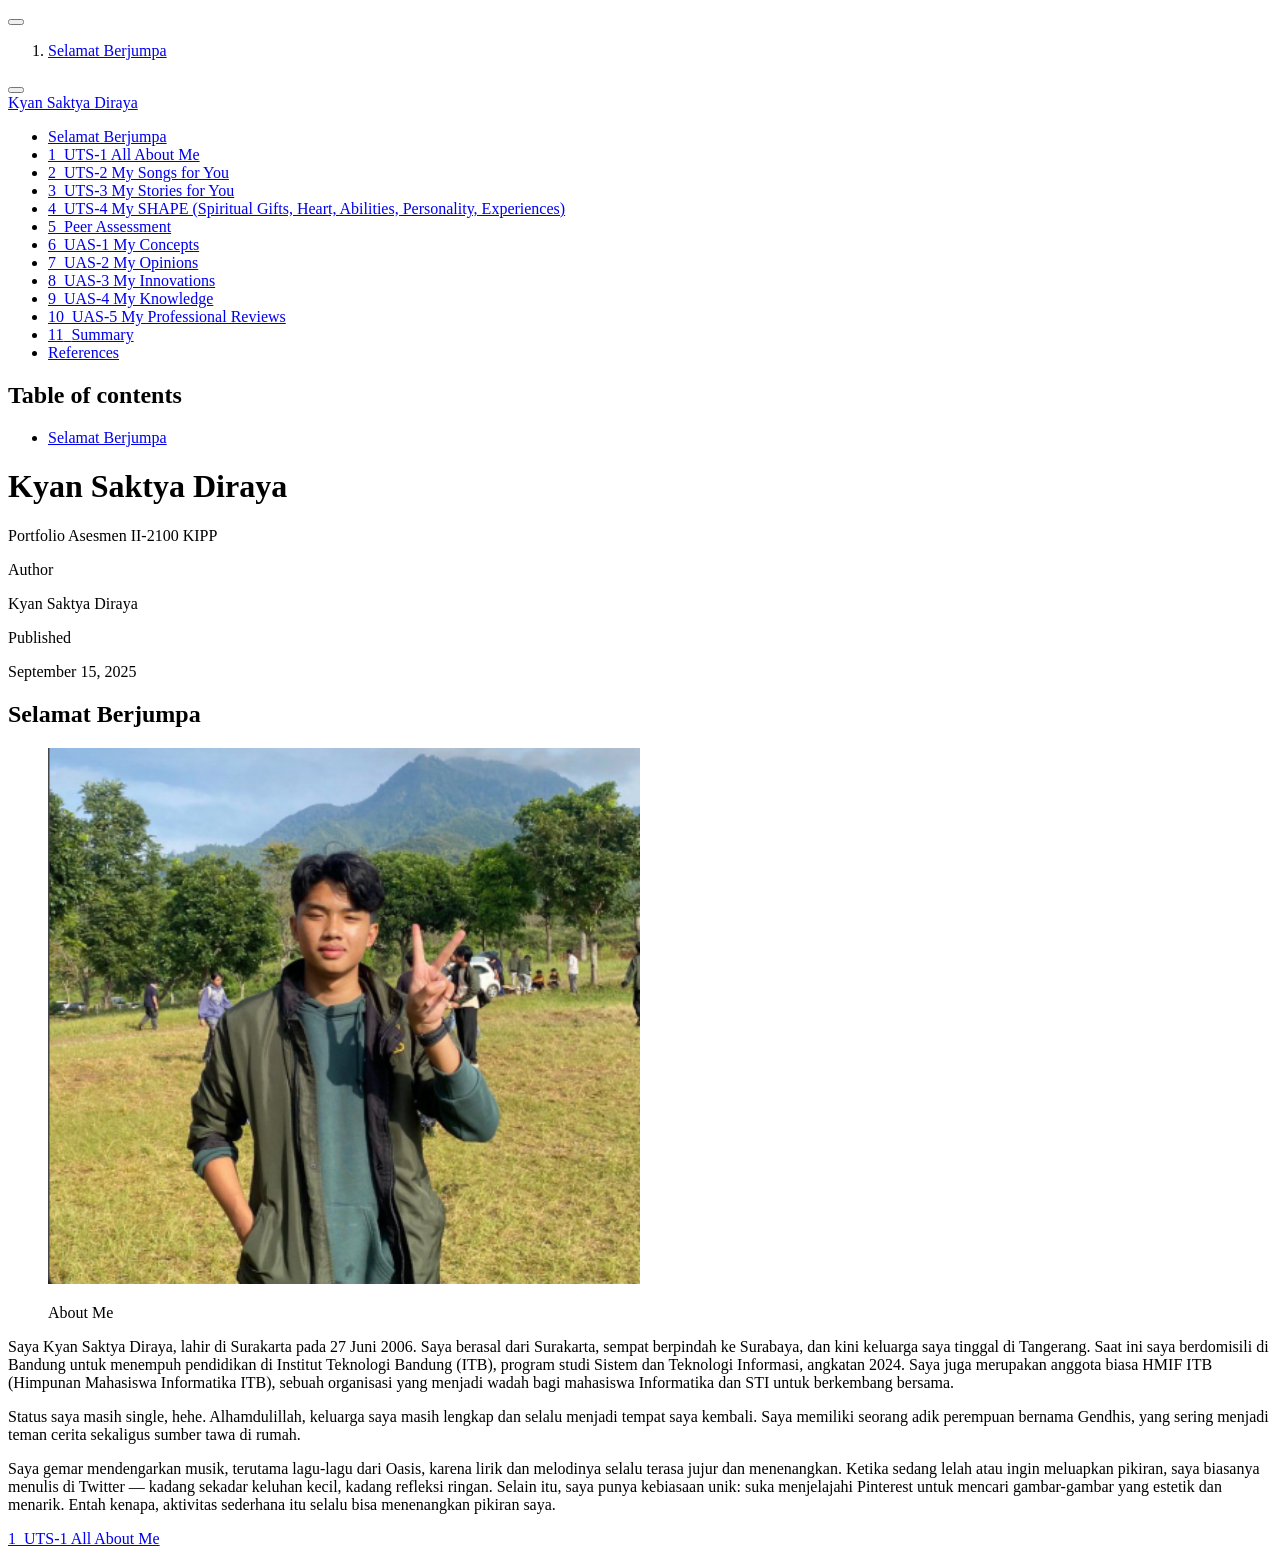
==== docs/index.html @ 676ab8a8 "Update UAS content with EduBridge masterpiece theme and new profile photo" ====
<!DOCTYPE html>
<html xmlns="http://www.w3.org/1999/xhtml" lang="en" xml:lang="en"><head>

<meta charset="utf-8">
<meta name="generator" content="quarto-1.8.25">

<meta name="viewport" content="width=device-width, initial-scale=1.0, user-scalable=yes">

<meta name="author" content="Kyan Saktya Diraya">
<meta name="dcterms.date" content="2025-09-15">

<title>Kyan Saktya Diraya</title>
<style>
code{white-space: pre-wrap;}
span.smallcaps{font-variant: small-caps;}
div.columns{display: flex; gap: min(4vw, 1.5em);}
div.column{flex: auto; overflow-x: auto;}
div.hanging-indent{margin-left: 1.5em; text-indent: -1.5em;}
ul.task-list{list-style: none;}
ul.task-list li input[type="checkbox"] {
  width: 0.8em;
  margin: 0 0.8em 0.2em -1em; /* quarto-specific, see https://github.com/quarto-dev/quarto-cli/issues/4556 */ 
  vertical-align: middle;
}
</style>


<script src="site_libs/quarto-nav/quarto-nav.js"></script>
<script src="site_libs/quarto-nav/headroom.min.js"></script>
<script src="site_libs/clipboard/clipboard.min.js"></script>
<script src="site_libs/quarto-search/autocomplete.umd.js"></script>
<script src="site_libs/quarto-search/fuse.min.js"></script>
<script src="site_libs/quarto-search/quarto-search.js"></script>
<meta name="quarto:offset" content="./">
<link href="./All_About_me/index.html" rel="next">
<script src="site_libs/quarto-html/quarto.js" type="module"></script>
<script src="site_libs/quarto-html/tabsets/tabsets.js" type="module"></script>
<script src="site_libs/quarto-html/axe/axe-check.js" type="module"></script>
<script src="site_libs/quarto-html/popper.min.js"></script>
<script src="site_libs/quarto-html/tippy.umd.min.js"></script>
<script src="site_libs/quarto-html/anchor.min.js"></script>
<link href="site_libs/quarto-html/tippy.css" rel="stylesheet">
<link href="site_libs/quarto-html/quarto-syntax-highlighting-7b89279ff1a6dce999919e0e67d4d9ec.css" rel="stylesheet" id="quarto-text-highlighting-styles">
<script src="site_libs/bootstrap/bootstrap.min.js"></script>
<link href="site_libs/bootstrap/bootstrap-icons.css" rel="stylesheet">
<link href="site_libs/bootstrap/bootstrap-70a47bd5681a7291082a5b9f83d58762.min.css" rel="stylesheet" append-hash="true" id="quarto-bootstrap" data-mode="light">
<script id="quarto-search-options" type="application/json">{
  "location": "sidebar",
  "copy-button": false,
  "collapse-after": 3,
  "panel-placement": "start",
  "type": "textbox",
  "limit": 50,
  "keyboard-shortcut": [
    "f",
    "/",
    "s"
  ],
  "show-item-context": false,
  "language": {
    "search-no-results-text": "No results",
    "search-matching-documents-text": "matching documents",
    "search-copy-link-title": "Copy link to search",
    "search-hide-matches-text": "Hide additional matches",
    "search-more-match-text": "more match in this document",
    "search-more-matches-text": "more matches in this document",
    "search-clear-button-title": "Clear",
    "search-text-placeholder": "",
    "search-detached-cancel-button-title": "Cancel",
    "search-submit-button-title": "Submit",
    "search-label": "Search"
  }
}</script>


</head>

<body class="nav-sidebar floating quarto-light">

<div id="quarto-search-results"></div>
  <header id="quarto-header" class="headroom fixed-top">
  <nav class="quarto-secondary-nav">
    <div class="container-fluid d-flex">
      <button type="button" class="quarto-btn-toggle btn" data-bs-toggle="collapse" role="button" data-bs-target=".quarto-sidebar-collapse-item" aria-controls="quarto-sidebar" aria-expanded="false" aria-label="Toggle sidebar navigation" onclick="if (window.quartoToggleHeadroom) { window.quartoToggleHeadroom(); }">
        <i class="bi bi-layout-text-sidebar-reverse"></i>
      </button>
        <nav class="quarto-page-breadcrumbs" aria-label="breadcrumb"><ol class="breadcrumb"><li class="breadcrumb-item"><a href="./index.html">Selamat Berjumpa</a></li></ol></nav>
        <a class="flex-grow-1" role="navigation" data-bs-toggle="collapse" data-bs-target=".quarto-sidebar-collapse-item" aria-controls="quarto-sidebar" aria-expanded="false" aria-label="Toggle sidebar navigation" onclick="if (window.quartoToggleHeadroom) { window.quartoToggleHeadroom(); }">      
        </a>
      <button type="button" class="btn quarto-search-button" aria-label="Search" onclick="window.quartoOpenSearch();">
        <i class="bi bi-search"></i>
      </button>
    </div>
  </nav>
</header>
<!-- content -->
<div id="quarto-content" class="quarto-container page-columns page-rows-contents page-layout-article">
<!-- sidebar -->
  <nav id="quarto-sidebar" class="sidebar collapse collapse-horizontal quarto-sidebar-collapse-item sidebar-navigation floating overflow-auto">
    <div class="pt-lg-2 mt-2 text-left sidebar-header sidebar-header-stacked">
      <a href="./index.html" class="sidebar-logo-link">
      </a>
    <div class="sidebar-title mb-0 py-0">
      <a href="./">Kyan Saktya Diraya</a> 
    </div>
      </div>
        <div class="mt-2 flex-shrink-0 align-items-center">
        <div class="sidebar-search">
        <div id="quarto-search" class="" title="Search"></div>
        </div>
        </div>
    <div class="sidebar-menu-container"> 
    <ul class="list-unstyled mt-1">
        <li class="sidebar-item">
  <div class="sidebar-item-container"> 
  <a href="./index.html" class="sidebar-item-text sidebar-link active">
 <span class="menu-text">Selamat Berjumpa</span></a>
  </div>
</li>
        <li class="sidebar-item">
  <div class="sidebar-item-container"> 
  <a href="./All_About_me/index.html" class="sidebar-item-text sidebar-link">
 <span class="menu-text"><span class="chapter-number">1</span>&nbsp; <span class="chapter-title">UTS-1 All About Me</span></span></a>
  </div>
</li>
        <li class="sidebar-item">
  <div class="sidebar-item-container"> 
  <a href="./My_Song_for_You/index.html" class="sidebar-item-text sidebar-link">
 <span class="menu-text"><span class="chapter-number">2</span>&nbsp; <span class="chapter-title">UTS-2 My Songs for You</span></span></a>
  </div>
</li>
        <li class="sidebar-item">
  <div class="sidebar-item-container"> 
  <a href="./My_Stories_for_You/index.html" class="sidebar-item-text sidebar-link">
 <span class="menu-text"><span class="chapter-number">3</span>&nbsp; <span class="chapter-title">UTS-3 My Stories for You</span></span></a>
  </div>
</li>
        <li class="sidebar-item">
  <div class="sidebar-item-container"> 
  <a href="./My_Shapes/index.html" class="sidebar-item-text sidebar-link">
 <span class="menu-text"><span class="chapter-number">4</span>&nbsp; <span class="chapter-title">UTS-4 My SHAPE (Spiritual Gifts, Heart, Abilities, Personality, Experiences)</span></span></a>
  </div>
</li>
        <li class="sidebar-item">
  <div class="sidebar-item-container"> 
  <a href="./My_Personal_Reviews/index.html" class="sidebar-item-text sidebar-link">
 <span class="menu-text"><span class="chapter-number">5</span>&nbsp; <span class="chapter-title">Peer Assessment</span></span></a>
  </div>
</li>
        <li class="sidebar-item">
  <div class="sidebar-item-container"> 
  <a href="./My_Concepts/index.html" class="sidebar-item-text sidebar-link">
 <span class="menu-text"><span class="chapter-number">6</span>&nbsp; <span class="chapter-title">UAS-1 My Concepts</span></span></a>
  </div>
</li>
        <li class="sidebar-item">
  <div class="sidebar-item-container"> 
  <a href="./My_Opinions/index.html" class="sidebar-item-text sidebar-link">
 <span class="menu-text"><span class="chapter-number">7</span>&nbsp; <span class="chapter-title">UAS-2 My Opinions</span></span></a>
  </div>
</li>
        <li class="sidebar-item">
  <div class="sidebar-item-container"> 
  <a href="./My_Innovations/index.html" class="sidebar-item-text sidebar-link">
 <span class="menu-text"><span class="chapter-number">8</span>&nbsp; <span class="chapter-title">UAS-3 My Innovations</span></span></a>
  </div>
</li>
        <li class="sidebar-item">
  <div class="sidebar-item-container"> 
  <a href="./My_Knowledge/index.html" class="sidebar-item-text sidebar-link">
 <span class="menu-text"><span class="chapter-number">9</span>&nbsp; <span class="chapter-title">UAS-4 My Knowledge</span></span></a>
  </div>
</li>
        <li class="sidebar-item">
  <div class="sidebar-item-container"> 
  <a href="./My_Professional_Reviews/index.html" class="sidebar-item-text sidebar-link">
 <span class="menu-text"><span class="chapter-number">10</span>&nbsp; <span class="chapter-title">UAS-5 My Professional Reviews</span></span></a>
  </div>
</li>
        <li class="sidebar-item">
  <div class="sidebar-item-container"> 
  <a href="./summary.html" class="sidebar-item-text sidebar-link">
 <span class="menu-text"><span class="chapter-number">11</span>&nbsp; <span class="chapter-title">Summary</span></span></a>
  </div>
</li>
        <li class="sidebar-item">
  <div class="sidebar-item-container"> 
  <a href="./references.html" class="sidebar-item-text sidebar-link">
 <span class="menu-text">References</span></a>
  </div>
</li>
    </ul>
    </div>
</nav>
<div id="quarto-sidebar-glass" class="quarto-sidebar-collapse-item" data-bs-toggle="collapse" data-bs-target=".quarto-sidebar-collapse-item"></div>
<!-- margin-sidebar -->
    <div id="quarto-margin-sidebar" class="sidebar margin-sidebar">
        <nav id="TOC" role="doc-toc" class="toc-active">
    <h2 id="toc-title">Table of contents</h2>
   
  <ul>
  <li><a href="#selamat-berjumpa" id="toc-selamat-berjumpa" class="nav-link active" data-scroll-target="#selamat-berjumpa">Selamat Berjumpa</a></li>
  </ul>
</nav>
    </div>
<!-- main -->
<main class="content" id="quarto-document-content">

<header id="title-block-header" class="quarto-title-block default">
<div class="quarto-title">
<h1 class="title">Kyan Saktya Diraya</h1>
<p class="subtitle lead">Portfolio Asesmen II-2100 KIPP</p>
</div>



<div class="quarto-title-meta">

    <div>
    <div class="quarto-title-meta-heading">Author</div>
    <div class="quarto-title-meta-contents">
             <p>Kyan Saktya Diraya </p>
          </div>
  </div>
    
    <div>
    <div class="quarto-title-meta-heading">Published</div>
    <div class="quarto-title-meta-contents">
      <p class="date">September 15, 2025</p>
    </div>
  </div>
  
    
  </div>
  


</header>


<section id="selamat-berjumpa" class="level1 unnumbered">
<h1 class="unnumbered">Selamat Berjumpa</h1>
<div class="quarto-figure quarto-figure-center">
<figure class="figure">
<p><img src="images/profile.png" class="img-fluid figure-img" style="width:50.0%"></p>
<figcaption>About Me</figcaption>
</figure>
</div>
<p>Saya Kyan Saktya Diraya, lahir di Surakarta pada 27 Juni 2006. Saya berasal dari Surakarta, sempat berpindah ke Surabaya, dan kini keluarga saya tinggal di Tangerang. Saat ini saya berdomisili di Bandung untuk menempuh pendidikan di Institut Teknologi Bandung (ITB), program studi Sistem dan Teknologi Informasi, angkatan 2024. Saya juga merupakan anggota biasa HMIF ITB (Himpunan Mahasiswa Informatika ITB), sebuah organisasi yang menjadi wadah bagi mahasiswa Informatika dan STI untuk berkembang bersama.</p>
<p>Status saya masih single, hehe. Alhamdulillah, keluarga saya masih lengkap dan selalu menjadi tempat saya kembali. Saya memiliki seorang adik perempuan bernama Gendhis, yang sering menjadi teman cerita sekaligus sumber tawa di rumah.</p>
<p>Saya gemar mendengarkan musik, terutama lagu-lagu dari Oasis, karena lirik dan melodinya selalu terasa jujur dan menenangkan. Ketika sedang lelah atau ingin meluapkan pikiran, saya biasanya menulis di Twitter — kadang sekadar keluhan kecil, kadang refleksi ringan. Selain itu, saya punya kebiasaan unik: suka menjelajahi Pinterest untuk mencari gambar-gambar yang estetik dan menarik. Entah kenapa, aktivitas sederhana itu selalu bisa menenangkan pikiran saya.</p>


</section>

</main> <!-- /main -->
<script id="quarto-html-after-body" type="application/javascript">
  window.document.addEventListener("DOMContentLoaded", function (event) {
    const icon = "";
    const anchorJS = new window.AnchorJS();
    anchorJS.options = {
      placement: 'right',
      icon: icon
    };
    anchorJS.add('.anchored');
    const isCodeAnnotation = (el) => {
      for (const clz of el.classList) {
        if (clz.startsWith('code-annotation-')) {                     
          return true;
        }
      }
      return false;
    }
    const onCopySuccess = function(e) {
      // button target
      const button = e.trigger;
      // don't keep focus
      button.blur();
      // flash "checked"
      button.classList.add('code-copy-button-checked');
      var currentTitle = button.getAttribute("title");
      button.setAttribute("title", "Copied!");
      let tooltip;
      if (window.bootstrap) {
        button.setAttribute("data-bs-toggle", "tooltip");
        button.setAttribute("data-bs-placement", "left");
        button.setAttribute("data-bs-title", "Copied!");
        tooltip = new bootstrap.Tooltip(button, 
          { trigger: "manual", 
            customClass: "code-copy-button-tooltip",
            offset: [0, -8]});
        tooltip.show();    
      }
      setTimeout(function() {
        if (tooltip) {
          tooltip.hide();
          button.removeAttribute("data-bs-title");
          button.removeAttribute("data-bs-toggle");
          button.removeAttribute("data-bs-placement");
        }
        button.setAttribute("title", currentTitle);
        button.classList.remove('code-copy-button-checked');
      }, 1000);
      // clear code selection
      e.clearSelection();
    }
    const getTextToCopy = function(trigger) {
      const outerScaffold = trigger.parentElement.cloneNode(true);
      const codeEl = outerScaffold.querySelector('code');
      for (const childEl of codeEl.children) {
        if (isCodeAnnotation(childEl)) {
          childEl.remove();
        }
      }
      return codeEl.innerText;
    }
    const clipboard = new window.ClipboardJS('.code-copy-button:not([data-in-quarto-modal])', {
      text: getTextToCopy
    });
    clipboard.on('success', onCopySuccess);
    if (window.document.getElementById('quarto-embedded-source-code-modal')) {
      const clipboardModal = new window.ClipboardJS('.code-copy-button[data-in-quarto-modal]', {
        text: getTextToCopy,
        container: window.document.getElementById('quarto-embedded-source-code-modal')
      });
      clipboardModal.on('success', onCopySuccess);
    }
      var localhostRegex = new RegExp(/^(?:http|https):\/\/localhost\:?[0-9]*\//);
      var mailtoRegex = new RegExp(/^mailto:/);
        var filterRegex = new RegExp('/' + window.location.host + '/');
      var isInternal = (href) => {
          return filterRegex.test(href) || localhostRegex.test(href) || mailtoRegex.test(href);
      }
      // Inspect non-navigation links and adorn them if external
     var links = window.document.querySelectorAll('a[href]:not(.nav-link):not(.navbar-brand):not(.toc-action):not(.sidebar-link):not(.sidebar-item-toggle):not(.pagination-link):not(.no-external):not([aria-hidden]):not(.dropdown-item):not(.quarto-navigation-tool):not(.about-link)');
      for (var i=0; i<links.length; i++) {
        const link = links[i];
        if (!isInternal(link.href)) {
          // undo the damage that might have been done by quarto-nav.js in the case of
          // links that we want to consider external
          if (link.dataset.originalHref !== undefined) {
            link.href = link.dataset.originalHref;
          }
        }
      }
    function tippyHover(el, contentFn, onTriggerFn, onUntriggerFn) {
      const config = {
        allowHTML: true,
        maxWidth: 500,
        delay: 100,
        arrow: false,
        appendTo: function(el) {
            return el.parentElement;
        },
        interactive: true,
        interactiveBorder: 10,
        theme: 'quarto',
        placement: 'bottom-start',
      };
      if (contentFn) {
        config.content = contentFn;
      }
      if (onTriggerFn) {
        config.onTrigger = onTriggerFn;
      }
      if (onUntriggerFn) {
        config.onUntrigger = onUntriggerFn;
      }
      window.tippy(el, config); 
    }
    const noterefs = window.document.querySelectorAll('a[role="doc-noteref"]');
    for (var i=0; i<noterefs.length; i++) {
      const ref = noterefs[i];
      tippyHover(ref, function() {
        // use id or data attribute instead here
        let href = ref.getAttribute('data-footnote-href') || ref.getAttribute('href');
        try { href = new URL(href).hash; } catch {}
        const id = href.replace(/^#\/?/, "");
        const note = window.document.getElementById(id);
        if (note) {
          return note.innerHTML;
        } else {
          return "";
        }
      });
    }
    const xrefs = window.document.querySelectorAll('a.quarto-xref');
    const processXRef = (id, note) => {
      // Strip column container classes
      const stripColumnClz = (el) => {
        el.classList.remove("page-full", "page-columns");
        if (el.children) {
          for (const child of el.children) {
            stripColumnClz(child);
          }
        }
      }
      stripColumnClz(note)
      if (id === null || id.startsWith('sec-')) {
        // Special case sections, only their first couple elements
        const container = document.createElement("div");
        if (note.children && note.children.length > 2) {
          container.appendChild(note.children[0].cloneNode(true));
          for (let i = 1; i < note.children.length; i++) {
            const child = note.children[i];
            if (child.tagName === "P" && child.innerText === "") {
              continue;
            } else {
              container.appendChild(child.cloneNode(true));
              break;
            }
          }
          if (window.Quarto?.typesetMath) {
            window.Quarto.typesetMath(container);
          }
          return container.innerHTML
        } else {
          if (window.Quarto?.typesetMath) {
            window.Quarto.typesetMath(note);
          }
          return note.innerHTML;
        }
      } else {
        // Remove any anchor links if they are present
        const anchorLink = note.querySelector('a.anchorjs-link');
        if (anchorLink) {
          anchorLink.remove();
        }
        if (window.Quarto?.typesetMath) {
          window.Quarto.typesetMath(note);
        }
        if (note.classList.contains("callout")) {
          return note.outerHTML;
        } else {
          return note.innerHTML;
        }
      }
    }
    for (var i=0; i<xrefs.length; i++) {
      const xref = xrefs[i];
      tippyHover(xref, undefined, function(instance) {
        instance.disable();
        let url = xref.getAttribute('href');
        let hash = undefined; 
        if (url.startsWith('#')) {
          hash = url;
        } else {
          try { hash = new URL(url).hash; } catch {}
        }
        if (hash) {
          const id = hash.replace(/^#\/?/, "");
          const note = window.document.getElementById(id);
          if (note !== null) {
            try {
              const html = processXRef(id, note.cloneNode(true));
              instance.setContent(html);
            } finally {
              instance.enable();
              instance.show();
            }
          } else {
            // See if we can fetch this
            fetch(url.split('#')[0])
            .then(res => res.text())
            .then(html => {
              const parser = new DOMParser();
              const htmlDoc = parser.parseFromString(html, "text/html");
              const note = htmlDoc.getElementById(id);
              if (note !== null) {
                const html = processXRef(id, note);
                instance.setContent(html);
              } 
            }).finally(() => {
              instance.enable();
              instance.show();
            });
          }
        } else {
          // See if we can fetch a full url (with no hash to target)
          // This is a special case and we should probably do some content thinning / targeting
          fetch(url)
          .then(res => res.text())
          .then(html => {
            const parser = new DOMParser();
            const htmlDoc = parser.parseFromString(html, "text/html");
            const note = htmlDoc.querySelector('main.content');
            if (note !== null) {
              // This should only happen for chapter cross references
              // (since there is no id in the URL)
              // remove the first header
              if (note.children.length > 0 && note.children[0].tagName === "HEADER") {
                note.children[0].remove();
              }
              const html = processXRef(null, note);
              instance.setContent(html);
            } 
          }).finally(() => {
            instance.enable();
            instance.show();
          });
        }
      }, function(instance) {
      });
    }
        let selectedAnnoteEl;
        const selectorForAnnotation = ( cell, annotation) => {
          let cellAttr = 'data-code-cell="' + cell + '"';
          let lineAttr = 'data-code-annotation="' +  annotation + '"';
          const selector = 'span[' + cellAttr + '][' + lineAttr + ']';
          return selector;
        }
        const selectCodeLines = (annoteEl) => {
          const doc = window.document;
          const targetCell = annoteEl.getAttribute("data-target-cell");
          const targetAnnotation = annoteEl.getAttribute("data-target-annotation");
          const annoteSpan = window.document.querySelector(selectorForAnnotation(targetCell, targetAnnotation));
          const lines = annoteSpan.getAttribute("data-code-lines").split(",");
          const lineIds = lines.map((line) => {
            return targetCell + "-" + line;
          })
          let top = null;
          let height = null;
          let parent = null;
          if (lineIds.length > 0) {
              //compute the position of the single el (top and bottom and make a div)
              const el = window.document.getElementById(lineIds[0]);
              top = el.offsetTop;
              height = el.offsetHeight;
              parent = el.parentElement.parentElement;
            if (lineIds.length > 1) {
              const lastEl = window.document.getElementById(lineIds[lineIds.length - 1]);
              const bottom = lastEl.offsetTop + lastEl.offsetHeight;
              height = bottom - top;
            }
            if (top !== null && height !== null && parent !== null) {
              // cook up a div (if necessary) and position it 
              let div = window.document.getElementById("code-annotation-line-highlight");
              if (div === null) {
                div = window.document.createElement("div");
                div.setAttribute("id", "code-annotation-line-highlight");
                div.style.position = 'absolute';
                parent.appendChild(div);
              }
              div.style.top = top - 2 + "px";
              div.style.height = height + 4 + "px";
              div.style.left = 0;
              let gutterDiv = window.document.getElementById("code-annotation-line-highlight-gutter");
              if (gutterDiv === null) {
                gutterDiv = window.document.createElement("div");
                gutterDiv.setAttribute("id", "code-annotation-line-highlight-gutter");
                gutterDiv.style.position = 'absolute';
                const codeCell = window.document.getElementById(targetCell);
                const gutter = codeCell.querySelector('.code-annotation-gutter');
                gutter.appendChild(gutterDiv);
              }
              gutterDiv.style.top = top - 2 + "px";
              gutterDiv.style.height = height + 4 + "px";
            }
            selectedAnnoteEl = annoteEl;
          }
        };
        const unselectCodeLines = () => {
          const elementsIds = ["code-annotation-line-highlight", "code-annotation-line-highlight-gutter"];
          elementsIds.forEach((elId) => {
            const div = window.document.getElementById(elId);
            if (div) {
              div.remove();
            }
          });
          selectedAnnoteEl = undefined;
        };
          // Handle positioning of the toggle
      window.addEventListener(
        "resize",
        throttle(() => {
          elRect = undefined;
          if (selectedAnnoteEl) {
            selectCodeLines(selectedAnnoteEl);
          }
        }, 10)
      );
      function throttle(fn, ms) {
      let throttle = false;
      let timer;
        return (...args) => {
          if(!throttle) { // first call gets through
              fn.apply(this, args);
              throttle = true;
          } else { // all the others get throttled
              if(timer) clearTimeout(timer); // cancel #2
              timer = setTimeout(() => {
                fn.apply(this, args);
                timer = throttle = false;
              }, ms);
          }
        };
      }
        // Attach click handler to the DT
        const annoteDls = window.document.querySelectorAll('dt[data-target-cell]');
        for (const annoteDlNode of annoteDls) {
          annoteDlNode.addEventListener('click', (event) => {
            const clickedEl = event.target;
            if (clickedEl !== selectedAnnoteEl) {
              unselectCodeLines();
              const activeEl = window.document.querySelector('dt[data-target-cell].code-annotation-active');
              if (activeEl) {
                activeEl.classList.remove('code-annotation-active');
              }
              selectCodeLines(clickedEl);
              clickedEl.classList.add('code-annotation-active');
            } else {
              // Unselect the line
              unselectCodeLines();
              clickedEl.classList.remove('code-annotation-active');
            }
          });
        }
    const findCites = (el) => {
      const parentEl = el.parentElement;
      if (parentEl) {
        const cites = parentEl.dataset.cites;
        if (cites) {
          return {
            el,
            cites: cites.split(' ')
          };
        } else {
          return findCites(el.parentElement)
        }
      } else {
        return undefined;
      }
    };
    var bibliorefs = window.document.querySelectorAll('a[role="doc-biblioref"]');
    for (var i=0; i<bibliorefs.length; i++) {
      const ref = bibliorefs[i];
      const citeInfo = findCites(ref);
      if (citeInfo) {
        tippyHover(citeInfo.el, function() {
          var popup = window.document.createElement('div');
          citeInfo.cites.forEach(function(cite) {
            var citeDiv = window.document.createElement('div');
            citeDiv.classList.add('hanging-indent');
            citeDiv.classList.add('csl-entry');
            var biblioDiv = window.document.getElementById('ref-' + cite);
            if (biblioDiv) {
              citeDiv.innerHTML = biblioDiv.innerHTML;
            }
            popup.appendChild(citeDiv);
          });
          return popup.innerHTML;
        });
      }
    }
  });
  </script>
<nav class="page-navigation">
  <div class="nav-page nav-page-previous">
  </div>
  <div class="nav-page nav-page-next">
      <a href="./All_About_me/index.html" class="pagination-link" aria-label="UTS-1 All About Me">
        <span class="nav-page-text"><span class="chapter-number">1</span>&nbsp; <span class="chapter-title">UTS-1 All About Me</span></span> <i class="bi bi-arrow-right-short"></i>
      </a>
  </div>
</nav>
</div> <!-- /content -->




</body></html>
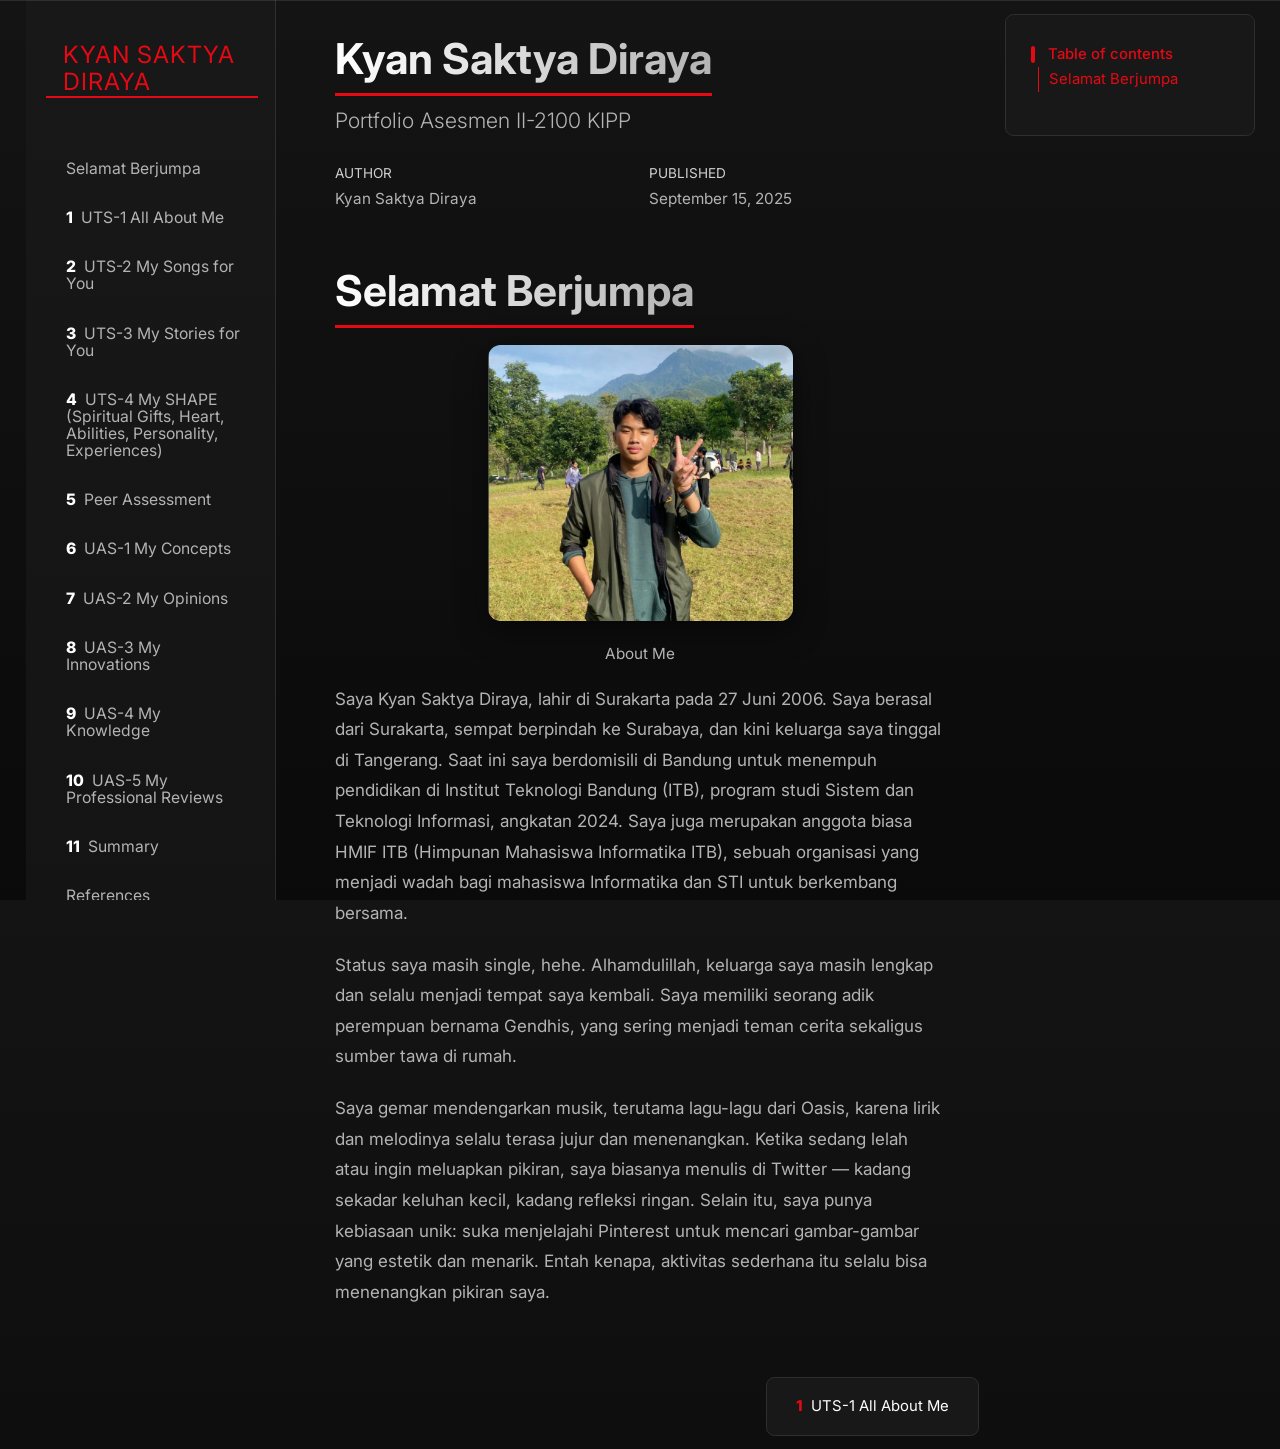
==== commit 7e1a3eed: "Add Netflix-inspired dark theme with red accents" ====
--- a/docs/index.html
+++ b/docs/index.html
@@ -40,10 +40,10 @@
 <script src="site_libs/quarto-html/tippy.umd.min.js"></script>
 <script src="site_libs/quarto-html/anchor.min.js"></script>
 <link href="site_libs/quarto-html/tippy.css" rel="stylesheet">
-<link href="site_libs/quarto-html/quarto-syntax-highlighting-7b89279ff1a6dce999919e0e67d4d9ec.css" rel="stylesheet" id="quarto-text-highlighting-styles">
+<link href="site_libs/quarto-html/quarto-syntax-highlighting-dark-707d8167ce6003fca903bfe2be84ab7f.css" rel="stylesheet" id="quarto-text-highlighting-styles">
 <script src="site_libs/bootstrap/bootstrap.min.js"></script>
 <link href="site_libs/bootstrap/bootstrap-icons.css" rel="stylesheet">
-<link href="site_libs/bootstrap/bootstrap-70a47bd5681a7291082a5b9f83d58762.min.css" rel="stylesheet" append-hash="true" id="quarto-bootstrap" data-mode="light">
+<link href="site_libs/bootstrap/bootstrap-88b5c9b01f3d7d308eda0c046cec6f48.min.css" rel="stylesheet" append-hash="true" id="quarto-bootstrap" data-mode="dark">
 <script id="quarto-search-options" type="application/json">{
   "location": "sidebar",
   "copy-button": false,
@@ -71,6 +71,7 @@
     "search-label": "Search"
   }
 }</script>
+<style>html{ scroll-behavior: smooth; }</style>
 
 
 </head>
@@ -668,4 +669,5 @@
 
 
 
+<script src="site_libs/quarto-html/zenscroll-min.js"></script>
 </body></html>
--- a/docs/site_libs/quarto-html/quarto-syntax-highlighting-dark-707d8167ce6003fca903bfe2be84ab7f.css
+++ b/docs/site_libs/quarto-html/quarto-syntax-highlighting-dark-707d8167ce6003fca903bfe2be84ab7f.css
@@ -0,0 +1,219 @@
+/* quarto syntax highlight colors */
+:root {
+  --quarto-hl-al-color: #f07178;
+  --quarto-hl-an-color: #d4d0ab;
+  --quarto-hl-at-color: #00e0e0;
+  --quarto-hl-bn-color: #d4d0ab;
+  --quarto-hl-bu-color: #abe338;
+  --quarto-hl-ch-color: #abe338;
+  --quarto-hl-co-color: #f8f8f2;
+  --quarto-hl-cv-color: #ffd700;
+  --quarto-hl-cn-color: #ffd700;
+  --quarto-hl-cf-color: #ffa07a;
+  --quarto-hl-dt-color: #ffa07a;
+  --quarto-hl-dv-color: #d4d0ab;
+  --quarto-hl-do-color: #f8f8f2;
+  --quarto-hl-er-color: #f07178;
+  --quarto-hl-ex-color: #00e0e0;
+  --quarto-hl-fl-color: #d4d0ab;
+  --quarto-hl-fu-color: #ffa07a;
+  --quarto-hl-im-color: #abe338;
+  --quarto-hl-in-color: #d4d0ab;
+  --quarto-hl-kw-color: #ffa07a;
+  --quarto-hl-op-color: #ffa07a;
+  --quarto-hl-ot-color: #00e0e0;
+  --quarto-hl-pp-color: #dcc6e0;
+  --quarto-hl-re-color: #00e0e0;
+  --quarto-hl-sc-color: #abe338;
+  --quarto-hl-ss-color: #abe338;
+  --quarto-hl-st-color: #abe338;
+  --quarto-hl-va-color: #00e0e0;
+  --quarto-hl-vs-color: #abe338;
+  --quarto-hl-wa-color: #dcc6e0;
+}
+
+/* other quarto variables */
+:root {
+  --quarto-font-monospace: SFMono-Regular, Menlo, Monaco, Consolas, "Liberation Mono", "Courier New", monospace;
+}
+
+/* syntax highlight based on Pandoc's rules */
+pre > code.sourceCode > span {
+  color: #f8f8f2;
+}
+
+code.sourceCode > span {
+  color: #f8f8f2;
+}
+
+div.sourceCode,
+div.sourceCode pre.sourceCode {
+  color: #f8f8f2;
+}
+
+/* Normal */
+code span {
+  color: #f8f8f2;
+}
+
+/* Alert */
+code span.al {
+  color: #f07178;
+}
+
+/* Annotation */
+code span.an {
+  color: #d4d0ab;
+}
+
+/* Attribute */
+code span.at {
+  color: #00e0e0;
+}
+
+/* BaseN */
+code span.bn {
+  color: #d4d0ab;
+}
+
+/* BuiltIn */
+code span.bu {
+  color: #abe338;
+}
+
+/* ControlFlow */
+code span.cf {
+  font-weight: bold;
+  color: #ffa07a;
+}
+
+/* Char */
+code span.ch {
+  color: #abe338;
+}
+
+/* Constant */
+code span.cn {
+  color: #ffd700;
+}
+
+/* Comment */
+code span.co {
+  font-style: italic;
+  color: #f8f8f2;
+}
+
+/* CommentVar */
+code span.cv {
+  color: #ffd700;
+}
+
+/* Documentation */
+code span.do {
+  color: #f8f8f2;
+}
+
+/* DataType */
+code span.dt {
+  color: #ffa07a;
+}
+
+/* DecVal */
+code span.dv {
+  color: #d4d0ab;
+}
+
+/* Error */
+code span.er {
+  color: #f07178;
+  text-decoration: underline;
+}
+
+/* Extension */
+code span.ex {
+  font-weight: bold;
+  color: #00e0e0;
+}
+
+/* Float */
+code span.fl {
+  color: #d4d0ab;
+}
+
+/* Function */
+code span.fu {
+  color: #ffa07a;
+}
+
+/* Import */
+code span.im {
+  color: #abe338;
+}
+
+/* Information */
+code span.in {
+  color: #d4d0ab;
+}
+
+/* Keyword */
+code span.kw {
+  font-weight: bold;
+  color: #ffa07a;
+}
+
+/* Operator */
+code span.op {
+  color: #ffa07a;
+}
+
+/* Other */
+code span.ot {
+  color: #00e0e0;
+}
+
+/* Preprocessor */
+code span.pp {
+  color: #dcc6e0;
+}
+
+/* RegionMarker */
+code span.re {
+  background-color: #f8f8f2;
+  color: #00e0e0;
+}
+
+/* SpecialChar */
+code span.sc {
+  color: #abe338;
+}
+
+/* SpecialString */
+code span.ss {
+  color: #abe338;
+}
+
+/* String */
+code span.st {
+  color: #abe338;
+}
+
+/* Variable */
+code span.va {
+  color: #00e0e0;
+}
+
+/* VerbatimString */
+code span.vs {
+  color: #abe338;
+}
+
+/* Warning */
+code span.wa {
+  color: #dcc6e0;
+}
+
+.prevent-inlining {
+  content: "</";
+}
+
+/*# sourceMappingURL=f5ab3bb6f5ded8da9f12dd3a91d3da26.css.map */
